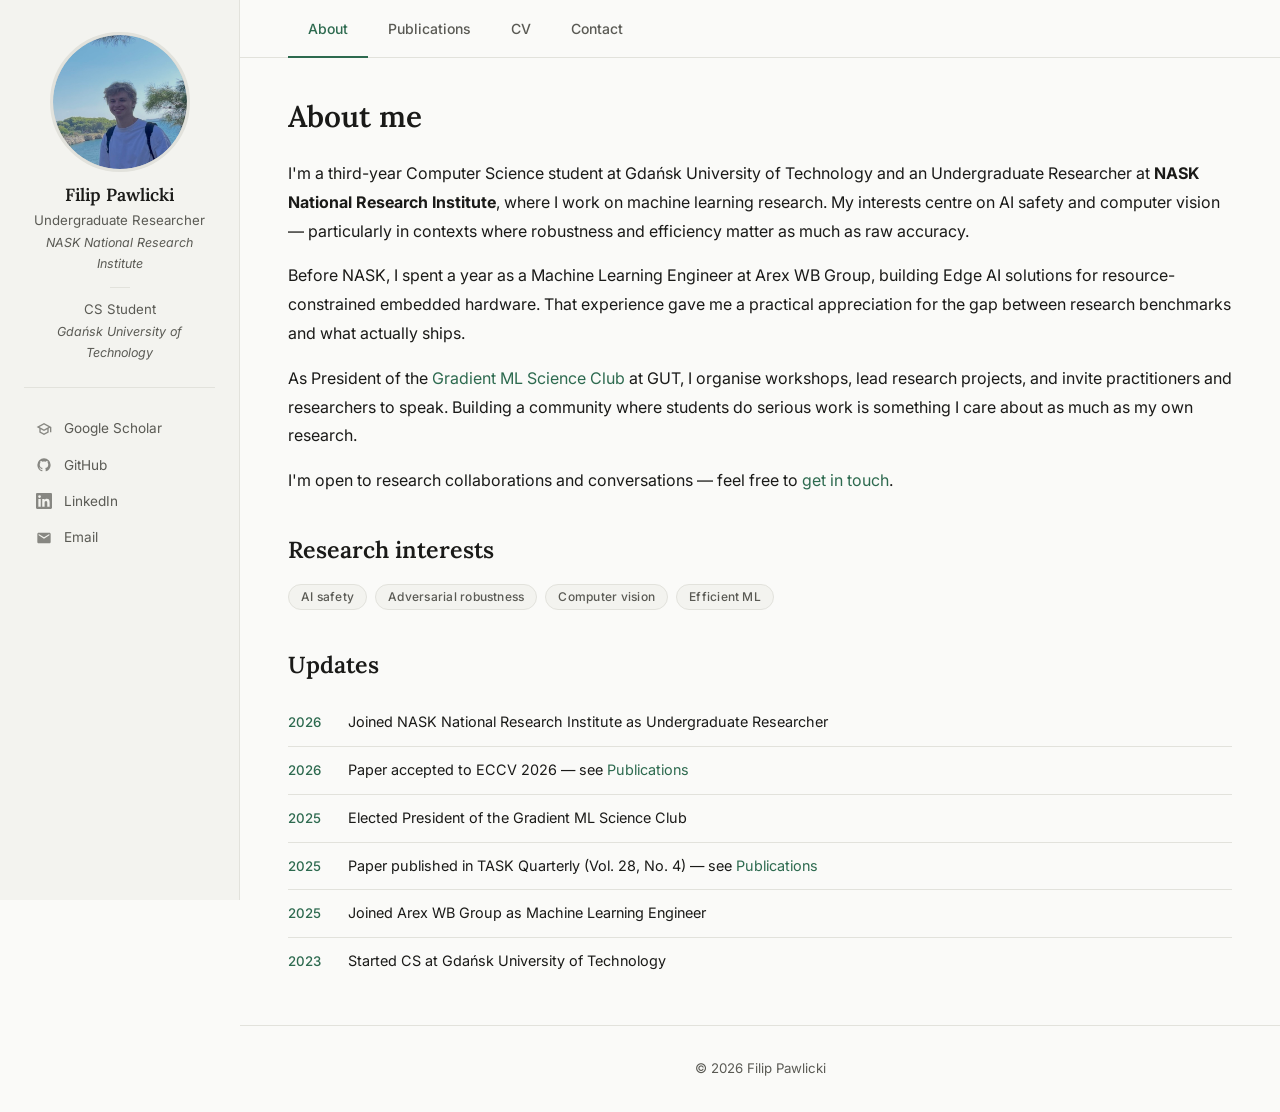
==== index.html @ d453c916 "Add site content, custom domain, SEO files" ====
<!DOCTYPE html>
<html lang="en">
<head>
  <meta charset="UTF-8">
  <meta name="viewport" content="width=device-width, initial-scale=1.0">
  <meta name="description" content="Filip Pawlicki — Undergraduate Researcher at NASK, CS student at Gdańsk University of Technology, President of the Gradient ML Science Club.">
  <meta property="og:title" content="Filip Pawlicki — ML Researcher & Undergraduate Researcher">
  <meta property="og:description" content="Undergraduate Researcher at NASK and CS student at GUT. Working at the intersection of machine learning and cybersecurity.">
  <meta property="og:type" content="website">
  <meta property="og:url" content="https://filippawlicki.com/">
  <meta property="og:image" content="https://filippawlicki.com/assets/photo.jpg">
  <meta property="og:image:width" content="474">
  <meta property="og:image:height" content="474">
  <meta name="twitter:card" content="summary">
  <meta name="twitter:image" content="https://filippawlicki.com/assets/photo.jpg">
  <link rel="canonical" href="https://filippawlicki.com/">
  <title>Filip Pawlicki</title>
  <link rel="icon" href="favicon.svg" type="image/svg+xml">
  <link rel="stylesheet" href="style.css">
</head>
<body>
  <div class="page-wrapper">

    <aside class="sidebar" aria-label="Site sidebar">
      <div class="sidebar-profile">
        <div class="photo-circle">
          <img src="assets/photo.jpg" alt="Filip Pawlicki">
        </div>
        <div class="sidebar-profile-text">
          <span class="sidebar-name">Filip Pawlicki</span>
          <span class="sidebar-title">Undergraduate Researcher</span>
          <span class="sidebar-institution">NASK National Research Institute</span>
          <span class="sidebar-profile-sep" aria-hidden="true"></span>
          <span class="sidebar-title">CS Student</span>
          <span class="sidebar-institution">Gdańsk University of Technology</span>
        </div>
      </div>

      <hr class="sidebar-divider">

      <ul class="sidebar-links" aria-label="Social links">
        <li>
          <a href="https://scholar.google.com/citations?hl=pl&user=1ZQL4qIAAAAJ" target="_blank" rel="noopener noreferrer" title="Google Scholar profile">
            <svg xmlns="http://www.w3.org/2000/svg" viewBox="0 0 24 24" fill="currentColor" aria-hidden="true">
              <path d="M12 3 1 9l4 2.18v6L12 21l7-3.82v-6l2-1.09V17h2V9L12 3zm6.82 6L12 12.72 5.18 9 12 5.28 18.82 9zM17 15.99l-5 2.73-5-2.73v-3.72L12 15l5-2.73v3.72z"/>
            </svg>
            Google Scholar
          </a>
        </li>
        <li>
          <a href="https://github.com/filippawlicki" target="_blank" rel="noopener noreferrer" title="GitHub profile">
            <svg xmlns="http://www.w3.org/2000/svg" viewBox="0 0 24 24" fill="currentColor" aria-hidden="true">
              <path d="M12 2A10 10 0 0 0 2 12c0 4.42 2.87 8.17 6.84 9.5.5.08.66-.23.66-.5v-1.69c-2.77.6-3.36-1.34-3.36-1.34-.46-1.16-1.11-1.47-1.11-1.47-.91-.62.07-.6.07-.6 1 .07 1.53 1.03 1.53 1.03.87 1.52 2.34 1.07 2.91.83.09-.65.35-1.09.63-1.34-2.22-.25-4.55-1.11-4.55-4.92 0-1.11.38-2 1.03-2.71-.1-.25-.45-1.29.1-2.64 0 0 .84-.27 2.75 1.02.79-.22 1.65-.33 2.5-.33.85 0 1.71.11 2.5.33 1.91-1.29 2.75-1.02 2.75-1.02.55 1.35.2 2.39.1 2.64.65.71 1.03 1.6 1.03 2.71 0 3.82-2.34 4.66-4.57 4.91.36.31.69.92.69 1.85V21c0 .27.16.59.67.5C19.14 20.16 22 16.42 22 12A10 10 0 0 0 12 2z"/>
            </svg>
            GitHub
          </a>
        </li>
        <li>
          <a href="https://www.linkedin.com/in/filip-pawlicki/" target="_blank" rel="noopener noreferrer" title="LinkedIn profile">
            <svg xmlns="http://www.w3.org/2000/svg" viewBox="0 0 24 24" fill="currentColor" aria-hidden="true">
              <path d="M20.447 20.452h-3.554v-5.569c0-1.328-.027-3.037-1.852-3.037-1.853 0-2.136 1.445-2.136 2.939v5.667H9.351V9h3.414v1.561h.046c.477-.9 1.637-1.85 3.37-1.85 3.601 0 4.267 2.37 4.267 5.455v6.286zM5.337 7.433a2.062 2.062 0 0 1-2.063-2.065 2.064 2.064 0 1 1 2.063 2.065zm1.782 13.019H3.555V9h3.564v11.452zM22.225 0H1.771C.792 0 0 .774 0 1.729v20.542C0 23.227.792 24 1.771 24h20.451C23.2 24 24 23.227 24 22.271V1.729C24 .774 23.2 0 22.222 0h.003z"/>
            </svg>
            LinkedIn
          </a>
        </li>
        <li>
          <a href="mailto:filip.pawlicki77@gmail.com" title="Send email">
            <svg xmlns="http://www.w3.org/2000/svg" viewBox="0 0 24 24" fill="currentColor" aria-hidden="true">
              <path d="M20 4H4c-1.1 0-2 .9-2 2v12c0 1.1.9 2 2 2h16c1.1 0 2-.9 2-2V6c0-1.1-.9-2-2-2zm0 4-8 5-8-5V6l8 5 8-5v2z"/>
            </svg>
            Email
          </a>
        </li>
      </ul>
    </aside>

    <div class="main-wrapper">

      <nav class="site-nav" aria-label="Main navigation">
        <ul>
          <li><a href="index.html" class="active" aria-current="page">About</a></li>
          <li><a href="publications.html">Publications</a></li>
          <li><a href="cv.html">CV</a></li>
          <li><a href="contact.html">Contact</a></li>
        </ul>
      </nav>

      <main class="main-content">

        <section aria-labelledby="about-heading">
          <h1 id="about-heading">About me</h1>
          <div class="bio-text">
            <p>
              I'm a third-year Computer Science student at Gdańsk University of Technology
              and an Undergraduate Researcher at <strong>NASK National Research Institute</strong>,
              where I work on machine learning research. My interests
              centre on AI safety and computer vision — particularly in contexts where
              robustness and efficiency matter as much as raw accuracy.
            </p>
            <p>
              Before NASK, I spent a year as a Machine Learning Engineer at Arex WB Group,
              building Edge AI solutions for resource-constrained embedded hardware. That
              experience gave me a practical appreciation for the gap between research
              benchmarks and what actually ships.
            </p>
            <p>
              As President of the <a href="https://gradient.eti.pg.gda.pl/" target="_blank" rel="noopener noreferrer">Gradient ML Science Club</a>
              at GUT, I organise workshops, lead research projects, and invite practitioners
              and researchers to speak. Building a community where students do serious work
              is something I care about as much as my own research.
            </p>
            <p>
              I'm open to research collaborations and conversations —
              feel free to <a href="contact.html">get in touch</a>.
            </p>
          </div>
        </section>

        <section aria-labelledby="interests-heading">
          <h2 id="interests-heading">Research interests</h2>
          <div class="interests-tags">
            <span class="tag">AI safety</span>
            <span class="tag">Adversarial robustness</span>
            <span class="tag">Computer vision</span>
            <span class="tag">Efficient ML</span>
          </div>
        </section>

        <section aria-labelledby="news-heading">
          <h2 id="news-heading">Updates</h2>
          <ul class="news-list">
            <li class="news-item">
              <span class="news-year">2026</span>
              <span class="news-text">Joined NASK National Research Institute as Undergraduate Researcher</span>
            </li>
            <li class="news-item">
              <span class="news-year">2026</span>
              <span class="news-text">Paper accepted to ECCV 2026 — see <a href="publications.html">Publications</a></span>
            </li>
            <li class="news-item">
              <span class="news-year">2025</span>
              <span class="news-text">Elected President of the Gradient ML Science Club</span>
            </li>
            <li class="news-item">
              <span class="news-year">2025</span>
              <span class="news-text">Paper published in TASK Quarterly (Vol. 28, No. 4) — see <a href="publications.html">Publications</a></span>
            </li>
            <li class="news-item">
              <span class="news-year">2025</span>
              <span class="news-text">Joined Arex WB Group as Machine Learning Engineer</span>
            </li>
            <li class="news-item">
              <span class="news-year">2023</span>
              <span class="news-text">Started CS at Gdańsk University of Technology</span>
            </li>
          </ul>
        </section>

      </main>

      <footer class="site-footer">
        <p>© 2026 Filip Pawlicki</p>
      </footer>

    </div>
  </div>
</body>
</html>
---- style.css ----
@import url('https://fonts.googleapis.com/css2?family=Inter:wght@400;500&family=Lora:ital,wght@0,400;0,600;1,400&display=swap');

:root {
  --color-bg:            #fafaf8;
  --color-text:          #1a1a18;
  --color-secondary:     #5a5a54;
  --color-accent:        #2d6a4f;
  --color-accent-vivid:  #22a05a;
  --color-accent-light:  #eaf4ef;
  --color-border:        #e2e2dc;
  --color-sidebar-bg:    #f3f3ef;
  --color-photo-bg:      #d8d8d2;

  --font-body:    'Inter', system-ui, -apple-system, sans-serif;
  --font-heading: 'Lora', Georgia, 'Times New Roman', serif;

  --sp-1:  0.25rem;
  --sp-2:  0.5rem;
  --sp-3:  0.75rem;
  --sp-4:  1rem;
  --sp-5:  1.25rem;
  --sp-6:  1.5rem;
  --sp-8:  2rem;
  --sp-10: 2.5rem;
  --sp-12: 3rem;

  --sidebar-width:     240px;
  --content-max-width: 1050px;

  --transition:    0.15s ease;
  --radius-sm:     4px;
  --radius-md:     8px;
  --radius-lg:     14px;
  --radius-full:   9999px;
  --shadow-card:   0 2px 8px rgba(0,0,0,0.06);
  --shadow-hover:  0 6px 22px rgba(0,0,0,0.10);
}

*, *::before, *::after {
  box-sizing: border-box;
  margin: 0;
  padding: 0;
}

html {
  font-size: 16px;
  scroll-behavior: smooth;
  -webkit-font-smoothing: antialiased;
  -moz-osx-font-smoothing: grayscale;
}

body {
  background-color: var(--color-bg);
  color: var(--color-text);
  font-family: var(--font-body);
  font-size: 1rem;
  line-height: 1.65;
}

img {
  max-width: 100%;
  height: auto;
  display: block;
}

ul, ol {
  list-style: none;
}

a {
  color: var(--color-accent);
  text-decoration: none;
  transition: color var(--transition);
}

a:hover {
  text-decoration: underline;
  text-underline-offset: 3px;
}

a.external::after {
  content: '\202F\2197';
  font-size: 0.75em;
  opacity: 0.6;
  display: inline;
  text-decoration: none;
}

h1, h2, h3, h4 {
  font-family: var(--font-heading);
  line-height: 1.25;
  color: var(--color-text);
}

h1 { font-size: 1.85rem; font-weight: 600; margin-bottom: var(--sp-6); }
h2 { font-size: 1.45rem; font-weight: 600; margin-bottom: var(--sp-5); }
h3 { font-size: 1.15rem; font-weight: 600; margin-bottom: var(--sp-3); }

p {
  margin-bottom: var(--sp-4);
}

p:last-child {
  margin-bottom: 0;
}

.page-wrapper {
  display: flex;
  min-height: 100vh;
  align-items: flex-start;
}

.sidebar {
  width: var(--sidebar-width);
  flex-shrink: 0;
  background-color: var(--color-sidebar-bg);
  border-right: 1px solid var(--color-border);
  padding: var(--sp-8) var(--sp-6);
  position: sticky;
  top: 0;
  height: 100vh;
  overflow-y: auto;
  display: flex;
  flex-direction: column;
  gap: var(--sp-5);
  scrollbar-width: none;
}

.sidebar::-webkit-scrollbar {
  width: 0;
}

.sidebar-profile {
  display: flex;
  flex-direction: column;
  align-items: center;
  text-align: center;
  gap: var(--sp-3);
}

.photo-circle {
  width: 140px;
  height: 140px;
  border-radius: 50%;
  background-color: var(--color-photo-bg);
  border: 3px solid var(--color-border);
  display: flex;
  align-items: center;
  justify-content: center;
  overflow: hidden;
  flex-shrink: 0;
  position: relative;
}

.photo-circle img {
  width: 100%;
  height: 100%;
  object-fit: cover;
  position: absolute;
  inset: 0;
  border-radius: 50%;
}

.photo-initials {
  font-family: var(--font-heading);
  font-size: 2rem;
  font-weight: 600;
  color: var(--color-secondary);
  letter-spacing: 0.06em;
  user-select: none;
}

.sidebar-profile-text {
  display: flex;
  flex-direction: column;
  gap: var(--sp-1);
  align-items: center;
}

.sidebar-name {
  font-family: var(--font-heading);
  font-size: 1.1rem;
  font-weight: 600;
  color: var(--color-text);
  line-height: 1.3;
}

.sidebar-title {
  font-size: 0.83rem;
  color: var(--color-secondary);
  line-height: 1.4;
  font-weight: 400;
}

.sidebar-institution {
  font-size: 0.78rem;
  color: var(--color-secondary);
  font-style: italic;
}

.sidebar-divider {
  border: none;
  border-top: 1px solid var(--color-border);
  margin: var(--sp-1) 0;
}

.sidebar-links {
  display: flex;
  flex-direction: column;
  gap: var(--sp-1);
}

.sidebar-links li a {
  display: flex;
  align-items: center;
  gap: var(--sp-3);
  font-size: 0.85rem;
  font-weight: 400;
  color: var(--color-secondary);
  text-decoration: none;
  padding: var(--sp-2) var(--sp-3);
  border-radius: var(--radius-sm);
  transition: color var(--transition), background-color var(--transition);
  line-height: 1.2;
}

.sidebar-links li a:hover {
  color: var(--color-accent-vivid);
  background-color: var(--color-accent-light);
  text-decoration: none;
}

.sidebar-links li a svg {
  width: 16px;
  height: 16px;
  flex-shrink: 0;
  opacity: 0.7;
  transition: opacity var(--transition);
}

.sidebar-links li a:hover svg {
  opacity: 1;
}

.main-wrapper {
  flex: 1;
  min-width: 0;
  display: flex;
  flex-direction: column;
  min-height: 100vh;
}

.site-nav {
  border-bottom: 1px solid var(--color-border);
  padding: 0 var(--sp-12);
  background-color: var(--color-bg);
  position: sticky;
  top: 0;
  z-index: 10;
}

.site-nav ul {
  display: flex;
  flex-wrap: wrap;
  gap: 0;
  list-style: none;
}

.site-nav ul li a {
  display: block;
  padding: var(--sp-4) var(--sp-5);
  font-size: 0.875rem;
  font-weight: 500;
  color: var(--color-secondary);
  text-decoration: none;
  border-bottom: 2px solid transparent;
  transition: color var(--transition), border-color var(--transition);
  position: relative;
  bottom: -1px;
}

.site-nav ul li a:hover {
  color: #5a9e78;
  border-bottom-color: #5a9e78;
  text-decoration: none;
}

.site-nav ul li a.active {
  color: var(--color-accent);
  border-bottom-color: var(--color-accent);
}

.main-content {
  padding: var(--sp-10) var(--sp-12);
  max-width: var(--content-max-width);
  width: 100%;
  flex: 1;
  margin-left: auto;
  margin-right: auto;
}

.site-footer {
  padding: var(--sp-8) var(--sp-12);
  border-top: 1px solid var(--color-border);
  text-align: center;
  font-size: 0.83rem;
  color: var(--color-secondary);
}

section + section {
  margin-top: var(--sp-10);
}

.section-title {
  font-family: var(--font-heading);
  font-size: 1.45rem;
  font-weight: 600;
  color: var(--color-text);
  margin-bottom: var(--sp-5);
  padding-bottom: var(--sp-3);
  border-bottom: 1px solid var(--color-border);
}

.intro-line {
  font-size: 1rem;
  color: var(--color-secondary);
  margin-bottom: var(--sp-8);
  line-height: 1.7;
}

.bio-text {
  font-size: 1rem;
  line-height: 1.8;
  color: var(--color-text);
}

.interests-tags {
  display: flex;
  flex-wrap: wrap;
  gap: var(--sp-2);
  margin-top: var(--sp-3);
}

.news-list {
  display: flex;
  flex-direction: column;
}

.news-item {
  display: flex;
  gap: var(--sp-5);
  align-items: baseline;
  padding: var(--sp-3) 0;
  border-bottom: 1px solid var(--color-border);
  font-size: 0.9rem;
}

.news-item:last-child {
  border-bottom: none;
}

.news-year {
  color: var(--color-accent);
  font-weight: 500;
  font-size: 0.83rem;
  flex-shrink: 0;
  min-width: 2.5rem;
}

.news-text {
  color: var(--color-text);
  line-height: 1.55;
}

.publications-list {
  display: flex;
  flex-direction: column;
  gap: var(--sp-6);
}

.publication-card {
  border-left: 3px solid var(--color-accent);
  background-color: var(--color-accent-light);
  padding: var(--sp-5) var(--sp-6);
  border-radius: 0 var(--radius-md) var(--radius-md) 0;
}

.publication-title {
  font-family: var(--font-heading);
  font-size: 1.1rem;
  font-weight: 600;
  color: var(--color-text);
  margin-bottom: var(--sp-2);
  line-height: 1.35;
}

.publication-authors {
  font-size: 0.9rem;
  color: var(--color-secondary);
  margin-bottom: var(--sp-1);
  line-height: 1.5;
}

.author-self {
  color: var(--color-accent);
  font-weight: 500;
}

.publication-venue {
  font-size: 0.85rem;
  color: var(--color-secondary);
  font-style: italic;
  margin-bottom: var(--sp-3);
}

.publication-abstract {
  font-size: 0.875rem;
  color: var(--color-secondary);
  margin-bottom: var(--sp-4);
  line-height: 1.65;
}

.publication-links {
  display: flex;
  flex-wrap: wrap;
  gap: var(--sp-2);
}

.pill-link {
  display: inline-flex;
  align-items: center;
  gap: 2px;
  padding: var(--sp-1) var(--sp-3);
  border: 1.5px solid var(--color-accent-vivid);
  color: var(--color-accent-vivid);
  border-radius: var(--radius-full);
  font-size: 0.78rem;
  font-weight: 500;
  text-decoration: none;
  font-family: var(--font-body);
  letter-spacing: 0.01em;
  transition: background-color var(--transition), color var(--transition);
}

.pill-link:hover {
  background-color: var(--color-accent-vivid);
  color: #fff;
  text-decoration: none;
}

.publications-note {
  font-style: italic;
  font-size: 0.875rem;
  color: var(--color-secondary);
  margin-top: var(--sp-6);
}

.projects-grid {
  display: flex;
  flex-direction: column;
  gap: var(--sp-6);
}

.project-card {
  border: 1px solid var(--color-border);
  border-radius: var(--radius-lg);
  padding: var(--sp-6);
  background-color: var(--color-bg);
  transition: transform var(--transition), box-shadow var(--transition);
}

.project-card:hover {
  transform: translateY(-2px);
  box-shadow: var(--shadow-hover);
}

.project-card.project-muted {
  background-color: var(--color-sidebar-bg);
  border-style: dashed;
}

.project-card.project-muted:hover {
  transform: translateY(-1px);
  box-shadow: var(--shadow-card);
}

.project-title {
  font-family: var(--font-heading);
  font-size: 1.15rem;
  font-weight: 600;
  color: var(--color-text);
  margin-bottom: var(--sp-2);
}

.project-description {
  font-size: 0.9rem;
  color: var(--color-secondary);
  line-height: 1.7;
  margin-bottom: var(--sp-4);
}

.project-tags {
  display: flex;
  flex-wrap: wrap;
  gap: var(--sp-2);
  margin-bottom: var(--sp-4);
}

.tag {
  padding: 2px var(--sp-3);
  background-color: var(--color-sidebar-bg);
  border: 1px solid var(--color-border);
  border-radius: var(--radius-full);
  font-size: 0.75rem;
  color: var(--color-secondary);
  font-weight: 500;
  letter-spacing: 0.02em;
}

.project-links {
  display: flex;
  flex-wrap: wrap;
  gap: var(--sp-3);
}

.cv-meta {
  display: flex;
  align-items: baseline;
  justify-content: space-between;
  flex-wrap: wrap;
  gap: var(--sp-3);
  margin-bottom: var(--sp-8);
  padding-bottom: var(--sp-5);
  border-bottom: 1px solid var(--color-border);
}

.cv-updated {
  font-size: 0.85rem;
  color: var(--color-secondary);
}

.cv-section {
  margin-bottom: var(--sp-8);
}

.cv-section:last-child {
  margin-bottom: 0;
}

.cv-section-heading {
  font-family: var(--font-body);
  font-size: 0.72rem;
  font-weight: 500;
  color: var(--color-accent);
  text-transform: uppercase;
  letter-spacing: 0.12em;
  padding-bottom: var(--sp-2);
  border-bottom: 1px solid var(--color-border);
  margin-bottom: var(--sp-4);
}

.cv-entry {
  display: grid;
  grid-template-columns: 1fr auto;
  grid-template-rows: auto auto;
  column-gap: var(--sp-6);
  row-gap: var(--sp-1);
  padding-bottom: var(--sp-4);
  margin-bottom: var(--sp-4);
  border-bottom: 1px solid var(--color-border);
}

.cv-entry:last-child {
  border-bottom: none;
  padding-bottom: 0;
  margin-bottom: 0;
}

.cv-entry-title {
  font-weight: 500;
  font-size: 0.95rem;
  color: var(--color-text);
  grid-column: 1;
  grid-row: 1;
}

.cv-entry-subtitle {
  font-size: 0.875rem;
  color: var(--color-secondary);
  grid-column: 1 / -1;
  grid-row: 2;
}

.cv-entry-details {
  list-style: none;
  grid-column: 1 / -1;
  grid-row: 3;
  margin-top: var(--sp-1);
  display: flex;
  flex-direction: column;
  gap: 2px;
}

.cv-entry-details li {
  position: relative;
  padding-left: 1.1em;
  font-size: 0.85rem;
  color: var(--color-secondary);
  line-height: 1.55;
}

.cv-entry-details li::before {
  content: '–';
  position: absolute;
  left: 0;
  opacity: 0.45;
}

.cv-entry-date {
  font-size: 0.83rem;
  color: var(--color-secondary);
  text-align: right;
  white-space: nowrap;
  grid-column: 2;
  grid-row: 1;
  align-self: start;
}

.cv-skills-table {
  display: grid;
  grid-template-columns: 7rem 1fr;
  gap: var(--sp-3) var(--sp-5);
  align-items: baseline;
}

.cv-skill-label {
  font-size: 0.875rem;
  font-weight: 500;
  color: var(--color-text);
}

.cv-skill-value {
  font-size: 0.875rem;
  color: var(--color-secondary);
}

.contact-intro {
  font-size: 1rem;
  color: var(--color-text);
  line-height: 1.75;
  margin-bottom: var(--sp-6);
}

.contact-email-block {
  background-color: var(--color-accent-light);
  border: 1px solid var(--color-border);
  border-radius: var(--radius-md);
  padding: var(--sp-5) var(--sp-6);
  display: inline-block;
  margin-bottom: var(--sp-8);
}

.contact-email-label {
  font-size: 0.72rem;
  font-weight: 500;
  color: var(--color-secondary);
  text-transform: uppercase;
  letter-spacing: 0.1em;
  margin-bottom: var(--sp-2);
}

.contact-email-address {
  font-family: var(--font-heading);
  font-size: 1.05rem;
  color: var(--color-text);
  user-select: all;
}

.contact-links {
  display: flex;
  flex-direction: column;
  gap: var(--sp-3);
}

.contact-link-item {
  display: flex;
  align-items: center;
  gap: var(--sp-4);
  padding: var(--sp-4) var(--sp-5);
  border: 1px solid var(--color-border);
  border-radius: var(--radius-md);
  color: var(--color-text);
  text-decoration: none;
  background-color: var(--color-bg);
  transition: border-color var(--transition), background-color var(--transition), transform var(--transition), color var(--transition);
}

.contact-link-item:hover {
  border-color: var(--color-accent);
  background-color: var(--color-accent-light);
  transform: translateY(-1px);
  color: var(--color-accent);
  text-decoration: none;
}

.contact-link-icon {
  width: 22px;
  height: 22px;
  flex-shrink: 0;
  color: var(--color-accent-vivid);
  transition: color var(--transition);
}

.contact-link-label {
  font-weight: 500;
  font-size: 0.95rem;
  display: block;
  line-height: 1.3;
}

.contact-link-sub {
  font-size: 0.825rem;
  color: var(--color-secondary);
  display: block;
  transition: color var(--transition);
}

.contact-link-item:hover .contact-link-sub {
  color: var(--color-accent);
  opacity: 0.8;
}

@media (max-width: 768px) {
  .page-wrapper {
    flex-direction: column;
  }

  .sidebar {
    width: 100%;
    height: auto;
    position: static;
    padding: var(--sp-5);
    border-right: none;
    border-bottom: 1px solid var(--color-border);
    flex-direction: column;
    align-items: flex-start;
    gap: var(--sp-4);
    overflow: visible;
  }

  .sidebar-profile {
    flex-direction: row;
    text-align: left;
    align-items: center;
    gap: var(--sp-4);
    width: 100%;
  }

  .sidebar-profile-text {
    align-items: flex-start;
  }

  .photo-circle {
    width: 68px;
    height: 68px;
  }

  .photo-initials {
    font-size: 1.2rem;
  }

  .sidebar-divider {
    display: none;
  }

  .sidebar-links {
    flex-direction: row;
    flex-wrap: wrap;
    gap: var(--sp-1);
    width: 100%;
  }

  .site-nav {
    padding: 0 var(--sp-4);
    position: static;
  }

  .site-nav ul {
    flex-wrap: nowrap;
    overflow-x: auto;
    -webkit-overflow-scrolling: touch;
    scrollbar-width: none;
  }

  .site-nav ul::-webkit-scrollbar {
    height: 0;
  }

  .site-nav ul li a {
    padding: var(--sp-3) var(--sp-4);
    white-space: nowrap;
    font-size: 0.83rem;
  }

  .main-content {
    padding: var(--sp-6) var(--sp-5);
  }

  .site-footer {
    padding: var(--sp-6) var(--sp-5);
  }

  .cv-entry {
    grid-template-columns: 1fr;
    grid-template-rows: auto auto auto;
    gap: var(--sp-1);
  }

  .cv-entry-date {
    text-align: left;
    grid-column: 1;
    grid-row: 2;
    color: var(--color-accent);
    font-size: 0.8rem;
  }

  .cv-entry-subtitle {
    grid-row: 3;
  }

  .cv-entry-details {
    grid-row: 4;
  }

  .cv-skills-table {
    grid-template-columns: 1fr;
    gap: var(--sp-1);
  }

  .cv-skill-label {
    margin-top: var(--sp-3);
    color: var(--color-accent);
    font-size: 0.8rem;
    text-transform: uppercase;
    letter-spacing: 0.05em;
  }

  .cv-meta {
    flex-direction: column;
    align-items: flex-start;
    gap: var(--sp-2);
  }

  .contact-email-block {
    width: 100%;
    display: block;
  }

  h1 { font-size: 1.5rem; }
  h2 { font-size: 1.25rem; }
}

.cv-name-print {
  display: none;
}

.cv-contact-line {
  font-size: 0.85rem;
  color: var(--color-secondary);
  margin-bottom: var(--sp-6);
}

.cv-contact-line a {
  color: var(--color-secondary);
  text-decoration: none;
}

.cv-contact-line a:hover {
  color: var(--color-accent);
  text-decoration: underline;
}

@media print {
  .cv-contact-line a {
    color: #000;
  }
}

.sidebar-profile-sep {
  display: block;
  width: 20px;
  height: 1px;
  background-color: var(--color-border);
  margin: var(--sp-2) 0;
  flex-shrink: 0;
}

button.pill-link {
  cursor: pointer;
  background: transparent;
  line-height: 1;
}

@media (min-width: 769px) {
  .cv-print-actions {
    text-align: right;
  }
}

.cv-print-note {
  font-size: 0.78rem;
  color: var(--color-secondary);
  margin-top: var(--sp-2);
  font-style: italic;
}

@page {
  margin: 0;
}

@media print {
  .sidebar,
  .site-nav,
  .site-footer,
  .cv-print-btn,
  .cv-print-note {
    display: none !important;
  }

  .page-wrapper {
    display: block;
  }

  .main-wrapper {
    width: 100%;
  }

  .main-content {
    padding: 1cm 1.5cm;
    max-width: 100%;
  }

  body {
    font-size: 9.5pt;
    color: #000;
    background: #fff;
    line-height: 1.5;
  }

  h1, h2, h3, h4 {
    color: #000;
  }

  .cv-name-print {
    display: block;
    text-align: center;
    font-family: 'Lora', Georgia, serif;
    font-size: 20pt;
    font-weight: 600;
    color: #000;
    margin-bottom: 0.05cm;
  }

  h1 {
    text-align: center;
    font-size: 8pt;
    font-weight: 400;
    letter-spacing: 0.15em;
    text-transform: uppercase;
    color: #555;
    margin-bottom: 0.15cm;
  }

  a {
    color: #000;
    text-decoration: none;
  }

  a.external::after {
    display: none;
  }

  .pill-link {
    border-color: #444;
    color: #444;
  }

  .project-card,
  .publication-card {
    box-shadow: none;
    page-break-inside: avoid;
    break-inside: avoid;
  }

  .project-card:hover {
    transform: none;
    box-shadow: none;
  }

  .cv-contact-line {
    margin-bottom: 0.12cm;
    font-size: 8pt;
    text-align: center;
  }

  .cv-meta {
    margin-bottom: 0.2cm;
    padding-bottom: 0.12cm;
  }

  .cv-updated {
    font-size: 7pt;
    color: #999;
  }

  .cv-section {
    margin-bottom: 0.3cm;
    page-break-inside: avoid;
    break-inside: avoid;
  }

  .cv-section-heading {
    font-size: 6.5pt;
    margin-bottom: 0.12cm;
    padding-bottom: 0.06cm;
    color: #000;
    letter-spacing: 0.12em;
  }

  .cv-entry {
    padding-bottom: 0.12cm;
    margin-bottom: 0.12cm;
    row-gap: 1pt;
  }

  .cv-entry-title {
    font-size: 9.5pt;
    font-weight: 500;
  }

  .cv-entry-subtitle,
  .cv-entry-date {
    font-size: 8.5pt;
    line-height: 1.4;
  }

  .cv-entry-details {
    margin-top: 0.5pt;
  }

  .cv-entry-details li {
    font-size: 8.5pt;
    line-height: 1.4;
    padding-left: 0.9em;
  }

  .cv-skills-table {
    display: block;
    line-height: 1.55;
  }

  .cv-skill-label {
    display: inline;
    font-size: 7.5pt;
    font-weight: 600;
    color: #444;
    text-transform: uppercase;
    letter-spacing: 0.05em;
  }

  .cv-skill-label::after {
    content: ':  ';
  }

  .cv-skill-value {
    display: inline;
    font-size: 8.5pt;
    color: #111;
  }

  .cv-skill-value::after {
    content: '';
    display: block;
    height: 0.04cm;
  }
}
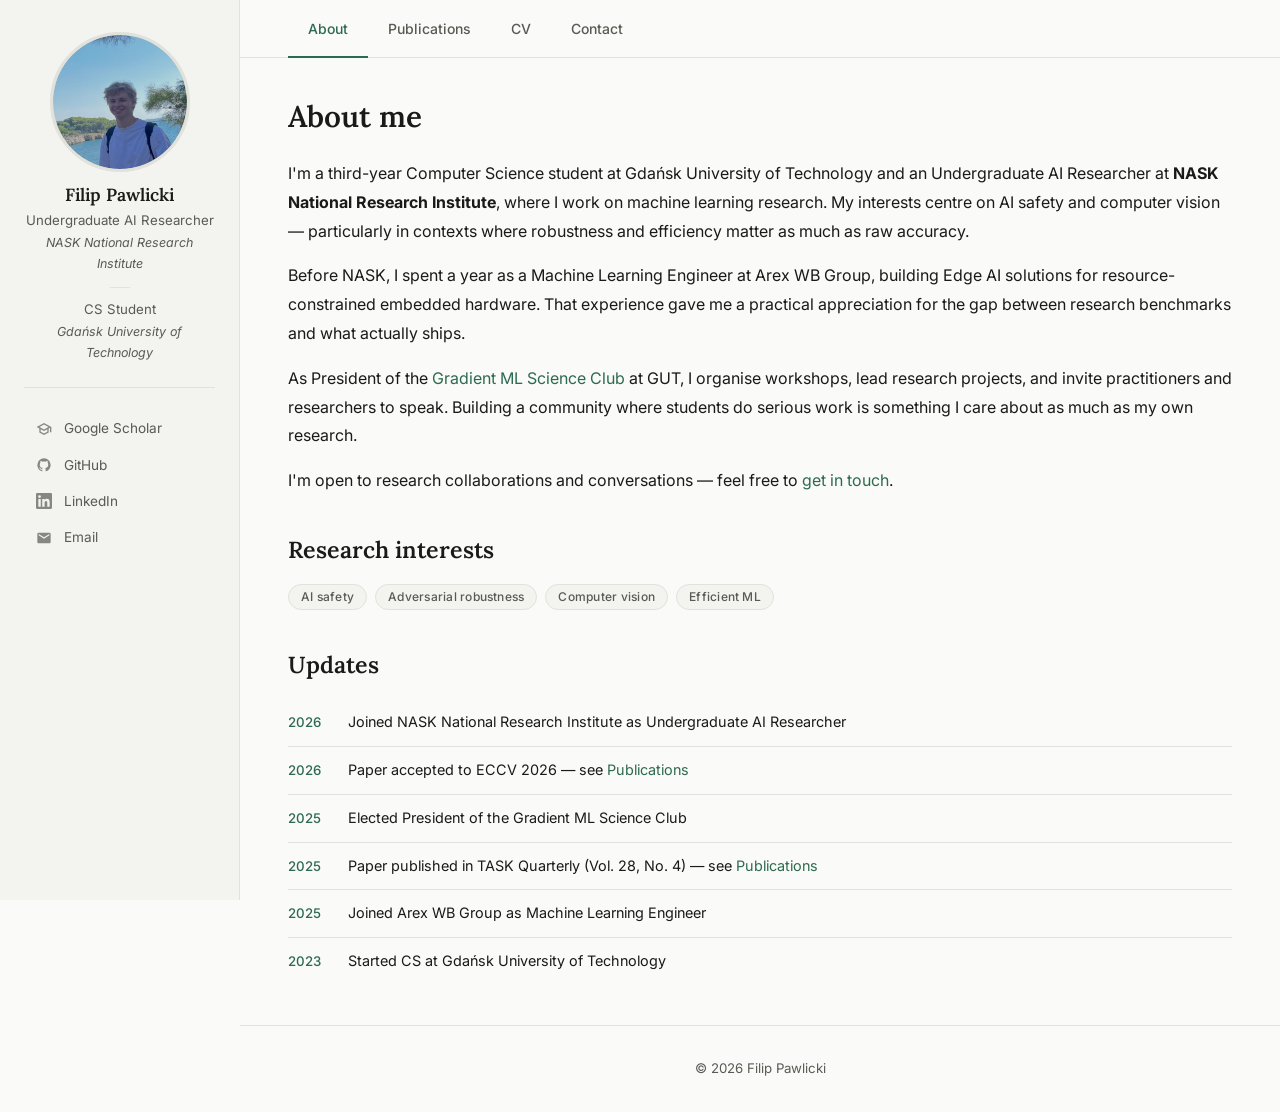
==== commit 58146e67: "Update title" ====
--- a/index.html
+++ b/index.html
@@ -3,9 +3,9 @@
 <head>
   <meta charset="UTF-8">
   <meta name="viewport" content="width=device-width, initial-scale=1.0">
-  <meta name="description" content="Filip Pawlicki — Undergraduate Researcher at NASK, CS student at Gdańsk University of Technology, President of the Gradient ML Science Club.">
-  <meta property="og:title" content="Filip Pawlicki — ML Researcher & Undergraduate Researcher">
-  <meta property="og:description" content="Undergraduate Researcher at NASK and CS student at GUT. Working at the intersection of machine learning and cybersecurity.">
+  <meta name="description" content="Filip Pawlicki — Undergraduate AI Researcher at NASK, CS student at Gdańsk University of Technology, President of the Gradient ML Science Club.">
+  <meta property="og:title" content="Filip Pawlicki — Undergraduate AI Researcher">
+  <meta property="og:description" content="Undergraduate AI Researcher at NASK and CS student at GUT. Working at the intersection of machine learning and cybersecurity.">
   <meta property="og:type" content="website">
   <meta property="og:url" content="https://filippawlicki.com/">
   <meta property="og:image" content="https://filippawlicki.com/assets/photo.jpg">
@@ -28,7 +28,7 @@
         </div>
         <div class="sidebar-profile-text">
           <span class="sidebar-name">Filip Pawlicki</span>
-          <span class="sidebar-title">Undergraduate Researcher</span>
+          <span class="sidebar-title">Undergraduate AI Researcher</span>
           <span class="sidebar-institution">NASK National Research Institute</span>
           <span class="sidebar-profile-sep" aria-hidden="true"></span>
           <span class="sidebar-title">CS Student</span>
@@ -92,7 +92,7 @@
           <div class="bio-text">
             <p>
               I'm a third-year Computer Science student at Gdańsk University of Technology
-              and an Undergraduate Researcher at <strong>NASK National Research Institute</strong>,
+              and an Undergraduate AI Researcher at <strong>NASK National Research Institute</strong>,
               where I work on machine learning research. My interests
               centre on AI safety and computer vision — particularly in contexts where
               robustness and efficiency matter as much as raw accuracy.
@@ -131,7 +131,7 @@
           <ul class="news-list">
             <li class="news-item">
               <span class="news-year">2026</span>
-              <span class="news-text">Joined NASK National Research Institute as Undergraduate Researcher</span>
+              <span class="news-text">Joined NASK National Research Institute as Undergraduate AI Researcher</span>
             </li>
             <li class="news-item">
               <span class="news-year">2026</span>
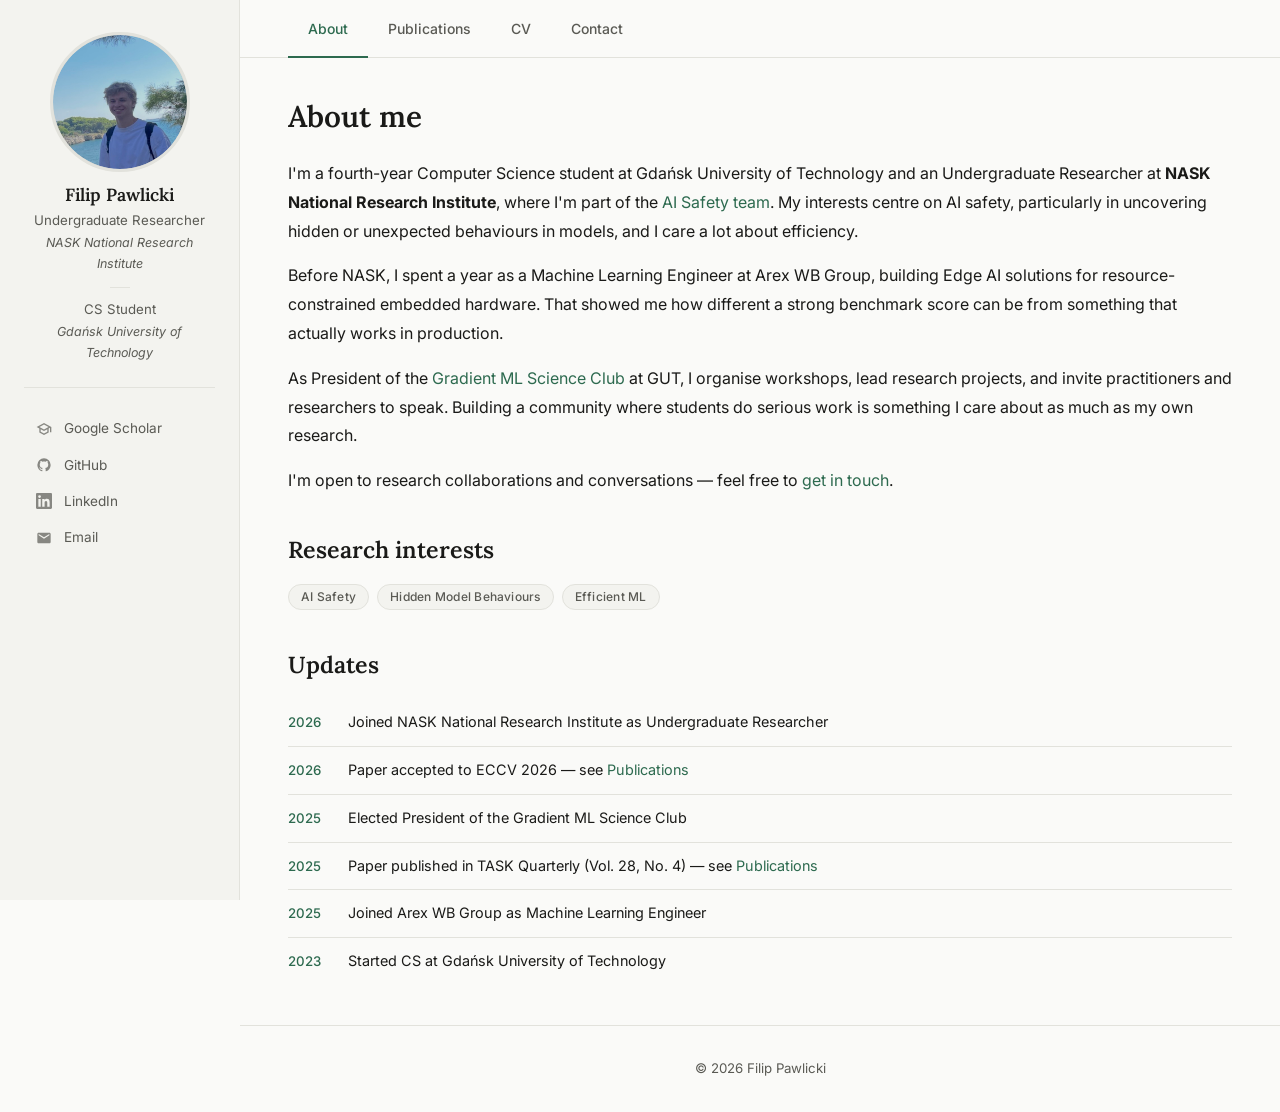
==== commit a411ceaf: "Update info" ====
--- a/index.html
+++ b/index.html
@@ -3,9 +3,9 @@
 <head>
   <meta charset="UTF-8">
   <meta name="viewport" content="width=device-width, initial-scale=1.0">
-  <meta name="description" content="Filip Pawlicki — Undergraduate AI Researcher at NASK, CS student at Gdańsk University of Technology, President of the Gradient ML Science Club.">
-  <meta property="og:title" content="Filip Pawlicki — Undergraduate AI Researcher">
-  <meta property="og:description" content="Undergraduate AI Researcher at NASK and CS student at GUT. Working at the intersection of machine learning and cybersecurity.">
+  <meta name="description" content="Filip Pawlicki — Undergraduate Researcher at NASK, CS student at Gdańsk University of Technology, President of the Gradient ML Science Club.">
+  <meta property="og:title" content="Filip Pawlicki — Undergraduate Researcher">
+  <meta property="og:description" content="Undergraduate Researcher at NASK and CS student at GUT. Working at the intersection of machine learning and cybersecurity.">
   <meta property="og:type" content="website">
   <meta property="og:url" content="https://filippawlicki.com/">
   <meta property="og:image" content="https://filippawlicki.com/assets/photo.jpg">
@@ -28,7 +28,7 @@
         </div>
         <div class="sidebar-profile-text">
           <span class="sidebar-name">Filip Pawlicki</span>
-          <span class="sidebar-title">Undergraduate AI Researcher</span>
+          <span class="sidebar-title">Undergraduate Researcher</span>
           <span class="sidebar-institution">NASK National Research Institute</span>
           <span class="sidebar-profile-sep" aria-hidden="true"></span>
           <span class="sidebar-title">CS Student</span>
@@ -91,17 +91,18 @@
           <h1 id="about-heading">About me</h1>
           <div class="bio-text">
             <p>
-              I'm a third-year Computer Science student at Gdańsk University of Technology
-              and an Undergraduate AI Researcher at <strong>NASK National Research Institute</strong>,
-              where I work on machine learning research. My interests
-              centre on AI safety and computer vision — particularly in contexts where
-              robustness and efficiency matter as much as raw accuracy.
+              I'm a fourth-year Computer Science student at Gdańsk University of Technology
+              and an Undergraduate Researcher at <strong>NASK National Research Institute</strong>,
+              where I'm part of the
+              <a href="https://cygerts.github.io/group/" target="_blank" rel="noopener noreferrer">AI Safety team</a>.
+              My interests centre on AI safety, particularly in uncovering hidden or
+              unexpected behaviours in models, and I care a lot about efficiency.
             </p>
             <p>
               Before NASK, I spent a year as a Machine Learning Engineer at Arex WB Group,
               building Edge AI solutions for resource-constrained embedded hardware. That
-              experience gave me a practical appreciation for the gap between research
-              benchmarks and what actually ships.
+              showed me how different a strong benchmark score can be from something that
+              actually works in production.
             </p>
             <p>
               As President of the <a href="https://gradient.eti.pg.gda.pl/" target="_blank" rel="noopener noreferrer">Gradient ML Science Club</a>
@@ -119,9 +120,8 @@
         <section aria-labelledby="interests-heading">
           <h2 id="interests-heading">Research interests</h2>
           <div class="interests-tags">
-            <span class="tag">AI safety</span>
-            <span class="tag">Adversarial robustness</span>
-            <span class="tag">Computer vision</span>
+            <span class="tag">AI Safety</span>
+            <span class="tag">Hidden Model Behaviours</span>
             <span class="tag">Efficient ML</span>
           </div>
         </section>
@@ -131,7 +131,7 @@
           <ul class="news-list">
             <li class="news-item">
               <span class="news-year">2026</span>
-              <span class="news-text">Joined NASK National Research Institute as Undergraduate AI Researcher</span>
+              <span class="news-text">Joined NASK National Research Institute as Undergraduate Researcher</span>
             </li>
             <li class="news-item">
               <span class="news-year">2026</span>
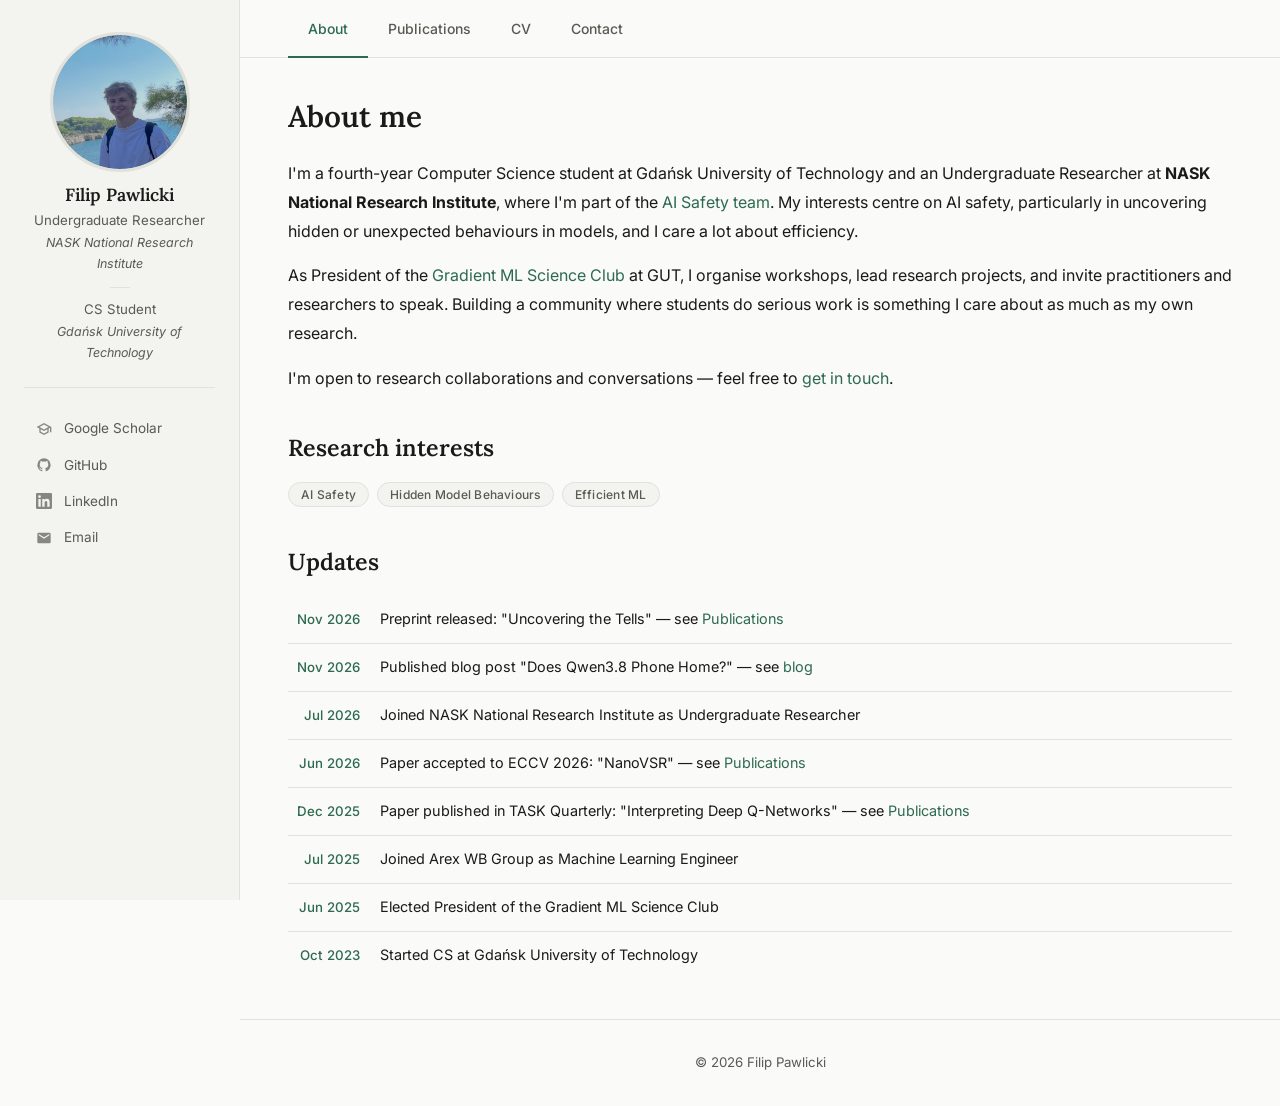
==== commit 304f4ee3: "Add new preprint and blog" ====
--- a/index.html
+++ b/index.html
@@ -99,12 +99,6 @@
               unexpected behaviours in models, and I care a lot about efficiency.
             </p>
             <p>
-              Before NASK, I spent a year as a Machine Learning Engineer at Arex WB Group,
-              building Edge AI solutions for resource-constrained embedded hardware. That
-              showed me how different a strong benchmark score can be from something that
-              actually works in production.
-            </p>
-            <p>
               As President of the <a href="https://gradient.eti.pg.gda.pl/" target="_blank" rel="noopener noreferrer">Gradient ML Science Club</a>
               at GUT, I organise workshops, lead research projects, and invite practitioners
               and researchers to speak. Building a community where students do serious work
@@ -130,27 +124,35 @@
           <h2 id="news-heading">Updates</h2>
           <ul class="news-list">
             <li class="news-item">
-              <span class="news-year">2026</span>
+              <span class="news-year">Nov 2026</span>
+              <span class="news-text">Preprint released: "Uncovering the Tells" — see <a href="publications.html">Publications</a></span>
+            </li>
+            <li class="news-item">
+              <span class="news-year">Nov 2026</span>
+              <span class="news-text">Published blog post "Does Qwen3.8 Phone Home?" — see <a href="https://cygerts.github.io/blog/does-qwen3-8-phone-home/" target="_blank" rel="noopener noreferrer">blog</a></span>
+            </li>
+            <li class="news-item">
+              <span class="news-year">Jul 2026</span>
               <span class="news-text">Joined NASK National Research Institute as Undergraduate Researcher</span>
             </li>
             <li class="news-item">
-              <span class="news-year">2026</span>
-              <span class="news-text">Paper accepted to ECCV 2026 — see <a href="publications.html">Publications</a></span>
+              <span class="news-year">Jun 2026</span>
+              <span class="news-text">Paper accepted to ECCV 2026: "NanoVSR" — see <a href="publications.html">Publications</a></span>
             </li>
             <li class="news-item">
-              <span class="news-year">2025</span>
+              <span class="news-year">Dec 2025</span>
+              <span class="news-text">Paper published in TASK Quarterly: "Interpreting Deep Q-Networks" — see <a href="publications.html">Publications</a></span>
+            </li>
+            <li class="news-item">
+              <span class="news-year">Jul 2025</span>
+              <span class="news-text">Joined Arex WB Group as Machine Learning Engineer</span>
+            </li>
+            <li class="news-item">
+              <span class="news-year">Jun 2025</span>
               <span class="news-text">Elected President of the Gradient ML Science Club</span>
             </li>
             <li class="news-item">
-              <span class="news-year">2025</span>
-              <span class="news-text">Paper published in TASK Quarterly (Vol. 28, No. 4) — see <a href="publications.html">Publications</a></span>
-            </li>
-            <li class="news-item">
-              <span class="news-year">2025</span>
-              <span class="news-text">Joined Arex WB Group as Machine Learning Engineer</span>
-            </li>
-            <li class="news-item">
-              <span class="news-year">2023</span>
+              <span class="news-year">Oct 2023</span>
               <span class="news-text">Started CS at Gdańsk University of Technology</span>
             </li>
           </ul>
--- a/style.css
+++ b/style.css
@@ -361,11 +361,14 @@
 }
 
 .news-year {
+  display: inline-block;
   color: var(--color-accent);
   font-weight: 500;
   font-size: 0.83rem;
   flex-shrink: 0;
-  min-width: 2.5rem;
+  width: 4.5rem;
+  white-space: nowrap;
+  text-align: right;
 }
 
 .news-text {
